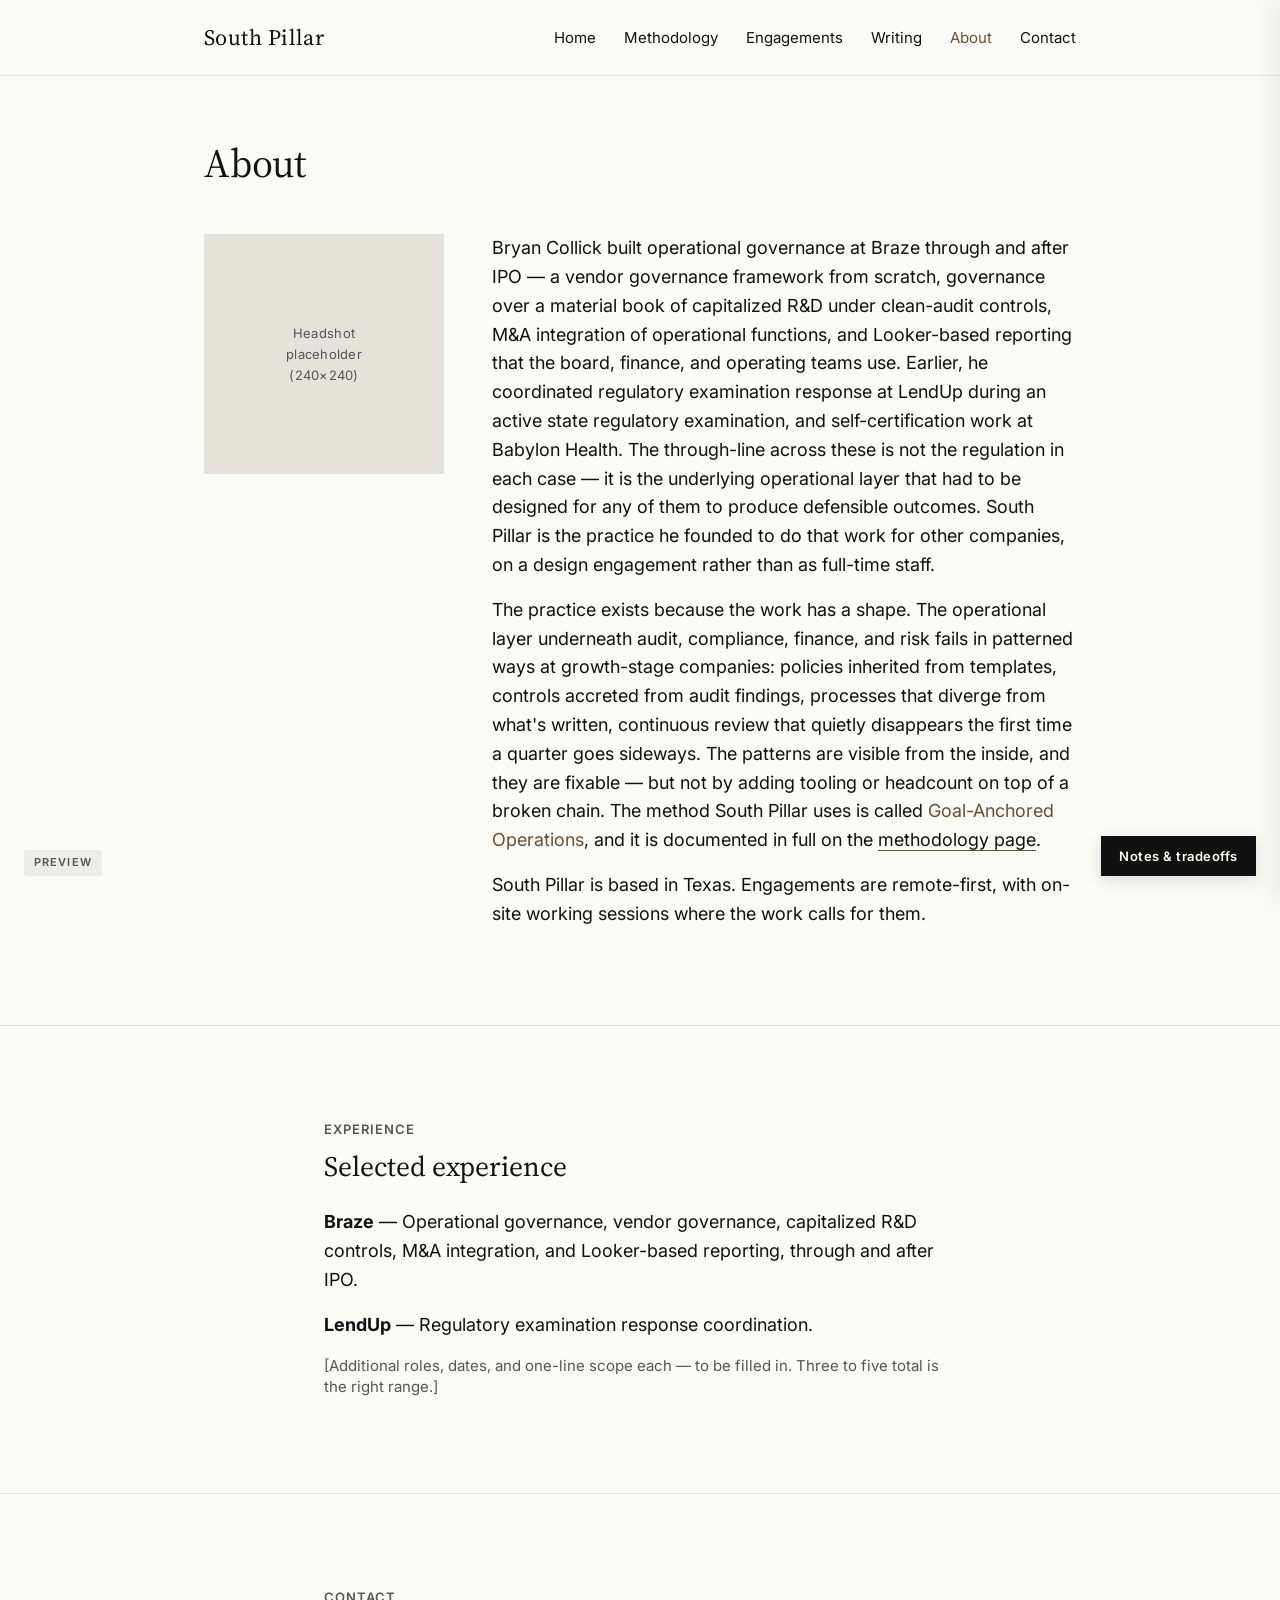
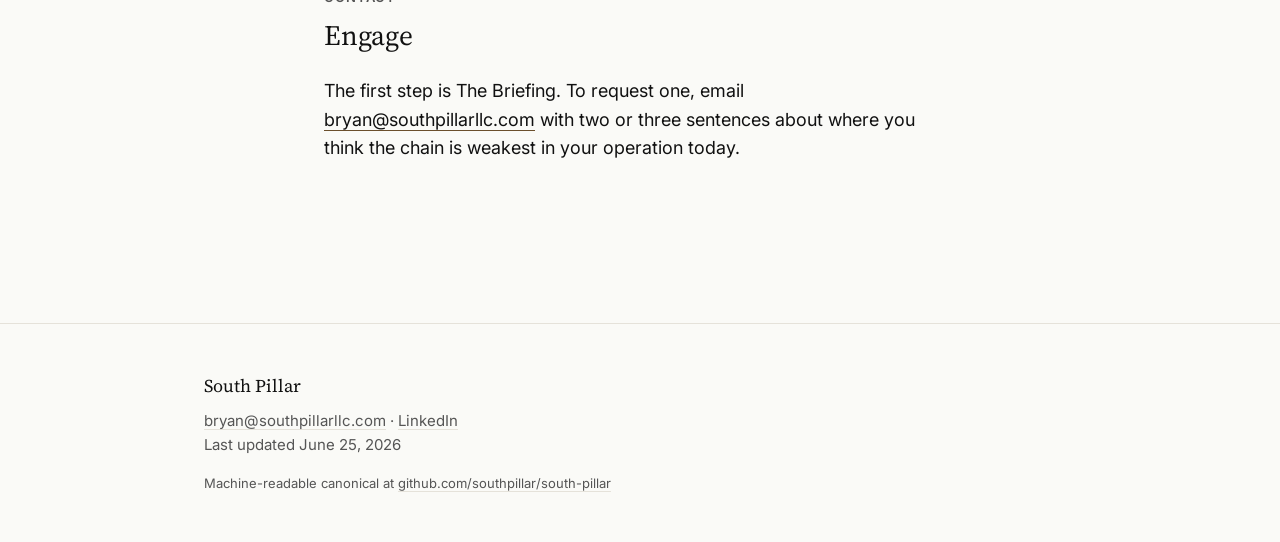
==== about.html @ 130e2732 "Initial commit: South Pillar site (v2) Six-page static site for South Pillar, deployed via GitHub Pa" ====
<!DOCTYPE html>
<html lang="en">
<head>
<meta charset="UTF-8">
<meta name="viewport" content="width=device-width, initial-scale=1.0">
<title>About — South Pillar</title>
<meta name="description" content="Bryan Collick founded South Pillar to redesign the layer of operations that audit, compliance, finance, and risk depend on, using a method called Goal-Anchored Operations.">
<link rel="icon" type="image/png" href="assets/favicon.png">
<link rel="preconnect" href="https://fonts.googleapis.com">
<link rel="preconnect" href="https://fonts.gstatic.com" crossorigin>
<link href="https://fonts.googleapis.com/css2?family=Inter:wght@400;600&family=Source+Serif+4:opsz,wght@8..60,400&display=swap" rel="stylesheet">
<link rel="stylesheet" href="css/site.css">
</head>
<body>

<header class="site-header">
  <div class="site-header__inner">
    <a href="index.html" class="site-logo" aria-label="South Pillar — home">South Pillar</a>
    <nav class="site-nav" aria-label="Primary">
      <a href="index.html" >Home</a>
      <a href="methodology.html" >Methodology</a>
      <a href="engagements.html" >Engagements</a>
      <a href="writing.html" >Writing</a>
      <a href="about.html" class="is-active">About</a>
      <a href="contact.html" >Contact</a>
    </nav>
  </div>
</header>

<main>

  <section class="section--top">
    <div class="container container--wide">
      <h1 class="h1">About</h1>
      <div class="about-grid" style="margin-top: 48px;">
        <div class="about-photo">Headshot<br>placeholder<br>(240&times;240)</div>
        <div>
          <p class="body">Bryan Collick built operational governance at Braze through and after IPO &mdash; a vendor governance framework from scratch, governance over a material book of capitalized R&amp;D under clean-audit controls, M&amp;A integration of operational functions, and Looker-based reporting that the board, finance, and operating teams use. Earlier, he coordinated regulatory examination response at LendUp during an active state regulatory examination, and self-certification work at Babylon Health. The through-line across these is not the regulation in each case &mdash; it is the underlying operational layer that had to be designed for any of them to produce defensible outcomes. South Pillar is the practice he founded to do that work for other companies, on a design engagement rather than as full-time staff.</p>
          <p class="body">The practice exists because the work has a shape. The operational layer underneath audit, compliance, finance, and risk fails in patterned ways at growth-stage companies: policies inherited from templates, controls accreted from audit findings, processes that diverge from what's written, continuous review that quietly disappears the first time a quarter goes sideways. The patterns are visible from the inside, and they are fixable &mdash; but not by adding tooling or headcount on top of a broken chain. The method South Pillar uses is called <span class="bronze">Goal-Anchored Operations</span>, and it is documented in full on the <a href="methodology.html">methodology page</a>.</p>
          <p class="body">South Pillar is based in Texas. Engagements are remote-first, with on-site working sessions where the work calls for them.</p>
        </div>
      </div>
    </div>
  </section>

  <hr class="hairline">

  <section>
    <div class="container">
      <div class="eyebrow">Experience</div>
      <h2 class="h2">Selected experience</h2>
      <p class="body"><strong>Braze</strong> &mdash; Operational governance, vendor governance, capitalized R&amp;D controls, M&amp;A integration, and Looker-based reporting, through and after IPO.</p>
      <p class="body"><strong>LendUp</strong> &mdash; Regulatory examination response coordination.</p>
      <p class="caption" style="margin-top: 16px;">[Additional roles, dates, and one-line scope each &mdash; to be filled in. Three to five total is the right range.]</p>
    </div>
  </section>

  <hr class="hairline">

  <section>
    <div class="container">
      <div class="eyebrow">Contact</div>
      <h2 class="h2">Engage</h2>
      <p class="body">The first step is The Briefing. To request one, email <a href="mailto:bryan@southpillarllc.com">bryan@southpillarllc.com</a> with two or three sentences about where you think the chain is weakest in your operation today.</p>
    </div>
  </section>

</main>

<footer class="site-footer">
  <div class="container">
    <div class="site-footer__brand">South Pillar</div>
    <span class="site-footer__line"><a href="mailto:bryan@southpillarllc.com">bryan@southpillarllc.com</a> &middot; <a href="#" rel="noopener">LinkedIn</a></span>
    <span class="site-footer__line">Last updated June 25, 2026</span>
    <div class="site-footer__small">Machine-readable canonical at <a href="#">github.com/southpillar/south-pillar</a></div>
  </div>
</footer>

<button class="annotation-toggle">Notes &amp; tradeoffs</button>
<aside class="annotation-drawer" id="annotations">
  <button class="annotation-drawer__close" aria-label="Close notes">&times;</button>
  <h3>Design notes &amp; Google Sites tradeoffs</h3>

  <h4>What you're looking at</h4>
  <p><strong>This is the v2 mockup.</strong> Copy has been broadened from the v1 compliance-anchored framing to a methodology-anchored framing &mdash; South Pillar redesigns the layer of operations that audit, compliance, finance, and risk all depend on. Visual design, layout, and the five-link chain block are unchanged from v1.</p>
  <p>This is a faithful static mockup of the approved design system. Type sizes, spacing, colors, and the five-link chain are exact. Use it to judge the aesthetic; the live build will happen in Google Sites and may diverge in the ways noted below.</p>
  <p><strong>Placeholders:</strong> <code>bryan@southpillarllc.com</code> and the <code>github.com/southpillar/south-pillar</code> canonical link in the footer are both placeholders pending final domain and email decisions.</p>

  <h4>Google Sites parity check</h4>
  <ul>
    <li><span class="gs-yes">FULL</span> Custom hex palette (5 colors) &mdash; Google Sites custom theme accepts any hex.</li>
    <li><span class="gs-yes">FULL</span> Source Serif 4 + Inter &mdash; both available via "More fonts" in the theme editor.</li>
    <li><span class="gs-yes">FULL</span> Five-link chain &mdash; built as an embedded HTML/CSS block; identical to this preview.</li>
    <li><span class="gs-yes">FULL</span> 680px prose width &mdash; achieved by leaving outer grid columns empty.</li>
    <li><span class="gs-partial">PARTIAL</span> Bronze underlines on inline links &mdash; Sites supports custom link colors but with less precise control over offset/thickness. Expect ~80% fidelity.</li>
    <li><span class="gs-partial">PARTIAL</span> Eyebrow letter-spacing &mdash; Sites doesn't expose letter-spacing directly; close using its "small heading" style.</li>
    <li><span class="gs-partial">PARTIAL</span> 64px bronze rule &mdash; Sites' divider can't be resized to exactly 64px; we'll use a 64&times;1 PNG colored bronze. Visually identical.</li>
    <li><span class="gs-no">NOT IN SITES</span> Sticky header with subtle scroll behavior &mdash; Sites uses a fixed nav style. Acceptable compromise.</li>
    <li><span class="gs-no">NOT IN SITES</span> This annotation drawer &mdash; mockup-only.</li>
  </ul>

  <h4>Page-specific notes</h4>
  <ul>
      <li>Headshot placeholder &mdash; replace with Bryan's actual headshot before launch.</li>
      <li>Selected Experience needs 3&ndash;5 real entries before launch. Format guidance is in the page copy file.</li>
    </ul>

  <h4>What's intentionally absent</h4>
  <ul>
    <li>No buttons. Inline text links only.</li>
    <li>No icons, no decorative graphics, no stock imagery.</li>
    <li>No social proof, no testimonials, no client logos.</li>
    <li>No pricing.</li>
    <li>No form. Contact is mailto only.</li>
    <li>No named regulations or standards. The methodology is the product.</li>
  </ul>
</aside>

<div class="preview-ribbon" aria-hidden="true">Preview</div>

<script src="js/site.js"></script>
</body>
</html>
---- css/site.css ----
/* ============================================================
   South Pillar — v1 mockup stylesheet
   Implements the approved design system exactly.

   Colors:  ink #111, paper #FAFAF7, stone #555, rule #E5E2DA, bronze #6B4F2C
   Fonts:   Source Serif 4 (display & headings), Inter (body & UI)
   Scale:   1.2 ratio anchored at 18px body
   Width:   prose max 680px, wide max 920px
   ============================================================ */

/* ---------- Tokens ---------- */
:root {
  --ink: #111111;
  --paper: #FAFAF7;
  --stone: #555555;
  --rule: #E5E2DA;
  --bronze: #6B4F2C;

  --font-serif: 'Source Serif 4', Georgia, 'Times New Roman', serif;
  --font-sans: 'Inter', -apple-system, BlinkMacSystemFont, 'Segoe UI', sans-serif;

  --max-prose: 680px;
  --max-wide: 920px;

  /* Section paddings: 96px desktop, 64px mobile */
  --section-y: 96px;
  --section-y-mobile: 64px;
}

/* ---------- Reset ---------- */
*, *::before, *::after { box-sizing: border-box; margin: 0; padding: 0; }
html { scroll-behavior: smooth; }
body {
  font-family: var(--font-sans);
  font-size: 18px;
  line-height: 1.6;
  color: var(--ink);
  background: var(--paper);
  -webkit-font-smoothing: antialiased;
  -moz-osx-font-smoothing: grayscale;
}
img { max-width: 100%; height: auto; display: block; }
a { color: inherit; text-decoration: none; }

/* ---------- Container ---------- */
.container {
  width: 100%;
  max-width: var(--max-prose);
  margin: 0 auto;
  padding: 0 24px;
}
.container--wide { max-width: var(--max-wide); }

/* ---------- Header / Nav ---------- */
.site-header {
  border-bottom: 1px solid var(--rule);
  background: var(--paper);
  position: sticky;
  top: 0;
  z-index: 50;
}
.site-header__inner {
  max-width: var(--max-wide);
  margin: 0 auto;
  padding: 20px 24px;
  display: flex;
  align-items: center;
  justify-content: space-between;
  gap: 24px;
  flex-wrap: nowrap;
}
.site-logo {
  display: inline-block;
  font-family: var(--font-serif);
  font-size: 22px;
  font-weight: 400;
  letter-spacing: 0.02em;
  color: var(--ink);
  white-space: nowrap;
  flex-shrink: 0;
}
.site-logo img { height: 32px; width: auto; }
.site-nav {
  display: flex;
  gap: 28px;
  align-items: center;
}
.site-nav a {
  font-size: 15px;
  color: var(--ink);
  transition: color 120ms ease;
  white-space: nowrap;
}
.site-nav a:hover { color: var(--bronze); }
.site-nav a.is-active { color: var(--bronze); }

/* Mobile nav: collapse to a horizontal scroll under the wordmark */
@media (max-width: 760px) {
  .site-header__inner {
    flex-direction: column;
    align-items: flex-start;
    gap: 12px;
    padding: 16px 20px;
  }
  .site-nav {
    gap: 18px;
    width: 100%;
    overflow-x: auto;
    -webkit-overflow-scrolling: touch;
    scrollbar-width: none;
  }
  .site-nav::-webkit-scrollbar { display: none; }
  .site-nav a { font-size: 14px; }
}

/* ---------- Typography ---------- */
.h-display {
  font-family: var(--font-serif);
  font-weight: 400;
  font-size: clamp(40px, 5.5vw, 56px);
  line-height: 1.1;
  letter-spacing: -0.01em;
  color: var(--ink);
}
.h1 {
  font-family: var(--font-serif);
  font-weight: 400;
  font-size: 40px;
  line-height: 1.15;
  letter-spacing: -0.005em;
  color: var(--ink);
}
.h2 {
  font-family: var(--font-serif);
  font-weight: 400;
  font-size: 28px;
  line-height: 1.25;
  color: var(--ink);
  margin-top: 0;
}
.h3 {
  font-family: var(--font-sans);
  font-weight: 600;
  font-size: 20px;
  line-height: 1.3;
  color: var(--ink);
}
.body-lead {
  font-family: var(--font-sans);
  font-weight: 400;
  font-size: 21px;
  line-height: 1.55;
  color: var(--ink);
}
.body { font-size: 18px; line-height: 1.6; }
.caption {
  font-size: 15px;
  line-height: 1.4;
  color: var(--stone);
}
.eyebrow {
  font-family: var(--font-sans);
  font-size: 13px;
  font-weight: 600;
  line-height: 1.2;
  letter-spacing: 0.08em;
  text-transform: uppercase;
  color: var(--stone);
  margin-bottom: 12px;
}

/* Bronze emphasis on proper noun, only when applied */
.bronze { color: var(--bronze); }

/* ---------- Sections ---------- */
section {
  padding-top: var(--section-y);
  padding-bottom: var(--section-y);
}
@media (max-width: 700px) {
  section {
    padding-top: var(--section-y-mobile);
    padding-bottom: var(--section-y-mobile);
  }
}
.section--top { padding-top: 64px; }   /* tighter padding right under nav for page openings */
section + section { padding-top: 0; }   /* avoid double spacing when sections stack */

/* ---------- Bronze rule ---------- */
.bronze-rule {
  width: 64px;
  height: 1px;
  background: var(--bronze);
  border: 0;
  margin: 28px 0;
}

/* ---------- Hairline divider ---------- */
.hairline {
  width: 100%;
  height: 1px;
  background: var(--rule);
  border: 0;
  margin: 0;
}

/* ---------- Inline links (bronze underline, ink text) ---------- */
.body a,
.body-lead a,
p a {
  color: var(--ink);
  text-decoration: underline;
  text-decoration-color: var(--bronze);
  text-decoration-thickness: 1px;
  text-underline-offset: 4px;
  transition: text-decoration-thickness 120ms ease;
}
.body a:hover,
.body-lead a:hover,
p a:hover {
  text-decoration-thickness: 2px;
}

/* Inline "Read the methodology →" style action link */
.action-link {
  font-family: var(--font-sans);
  font-size: 17px;
  color: var(--ink);
  text-decoration: underline;
  text-decoration-color: var(--bronze);
  text-decoration-thickness: 1px;
  text-underline-offset: 4px;
}
.action-link:hover { text-decoration-thickness: 2px; }

/* ---------- Paragraph spacing ---------- */
p { margin-bottom: 16px; }
p:last-child { margin-bottom: 0; }
.body-lead + p,
.body-lead { margin-bottom: 16px; }

/* Heading rhythm */
.h1 { margin-bottom: 24px; }
.h2 { margin-bottom: 24px; margin-top: 0; }
.h3 { margin-bottom: 16px; }
.eyebrow + .h2 { margin-top: 0; }
.eyebrow + .h1 { margin-top: 0; }

/* Section blocks (stack of eyebrow + h2 + body) inside a page */
.block + .block { margin-top: 64px; }
@media (max-width: 700px) {
  .block + .block { margin-top: 48px; }
}

/* ---------- Five-link chain (methodology page) ---------- */
.chain {
  display: flex;
  align-items: stretch;
  justify-content: space-between;
  max-width: var(--max-wide);
  margin: 0 auto;
  padding: 32px 0 16px;
}
.chain__link {
  flex: 1 1 0;
  padding: 20px 12px;
  text-align: center;
  position: relative;
}
.chain__num {
  font-family: var(--font-sans);
  font-size: 13px;
  font-weight: 600;
  letter-spacing: 0.08em;
  text-transform: uppercase;
  color: var(--stone);
  margin-bottom: 8px;
}
.chain__name {
  font-family: var(--font-sans);
  font-size: 17px;
  font-weight: 600;
  color: var(--ink);
  line-height: 1.3;
}
.chain__link:not(:last-child)::after {
  content: '';
  position: absolute;
  top: 50%;
  right: -8px;
  width: 16px;
  height: 1px;
  background: var(--bronze);
  transform: translateY(-50%);
}
@media (max-width: 700px) {
  .chain {
    flex-direction: column;
    gap: 14px;
    max-width: 280px;
  }
  .chain__link { padding: 14px 12px; }
  .chain__link:not(:last-child)::after {
    top: auto;
    right: 50%;
    bottom: -8px;
    width: 1px;
    height: 14px;
    transform: translateX(50%);
  }
}

/* ---------- Engagement cards (engagements page) ---------- */
.engagement + .engagement {
  margin-top: 64px;
  padding-top: 64px;
  border-top: 1px solid var(--rule);
}
.engagement__meta {
  font-family: var(--font-sans);
  font-size: 15px;
  color: var(--stone);
  margin-top: 16px;
  font-style: italic;
}
.engagement__meta strong {
  font-style: normal;
  font-weight: 600;
  color: var(--ink);
}

/* ---------- Writing list ---------- */
.essay + .essay {
  margin-top: 56px;
  padding-top: 56px;
  border-top: 1px solid var(--rule);
}
.essay__title a {
  color: var(--ink);
  text-decoration: underline;
  text-decoration-color: var(--bronze);
  text-decoration-thickness: 1px;
  text-underline-offset: 6px;
}

/* ---------- About layout ---------- */
.about-grid {
  display: grid;
  grid-template-columns: 240px 1fr;
  gap: 48px;
  align-items: start;
}
.about-photo {
  width: 240px;
  height: 240px;
  background: var(--rule);
  border-radius: 0;
  display: flex;
  align-items: center;
  justify-content: center;
  color: var(--stone);
  font-size: 13px;
  text-align: center;
  padding: 16px;
  letter-spacing: 0.02em;
}
@media (max-width: 700px) {
  .about-grid {
    grid-template-columns: 1fr;
    gap: 32px;
  }
  .about-photo { width: 200px; height: 200px; }
}

/* ---------- Footer ---------- */
.site-footer {
  border-top: 1px solid var(--rule);
  margin-top: 64px;
  padding: 48px 0;
  font-family: var(--font-sans);
  font-size: 15px;
  color: var(--stone);
  line-height: 1.6;
}
.site-footer .container {
  max-width: var(--max-wide);
}
.site-footer__brand {
  font-family: var(--font-serif);
  font-size: 18px;
  color: var(--ink);
  margin-bottom: 8px;
}
.site-footer a {
  color: var(--stone);
  text-decoration: underline;
  text-decoration-color: var(--rule);
  text-underline-offset: 3px;
}
.site-footer a:hover { color: var(--bronze); text-decoration-color: var(--bronze); }
.site-footer__line { display: block; }
.site-footer__small {
  font-size: 13px;
  margin-top: 16px;
}

/* ---------- Annotation drawer (mockup only) ---------- */
.annotation-toggle {
  position: fixed;
  bottom: 24px;
  right: 24px;
  background: var(--ink);
  color: var(--paper);
  font-family: var(--font-sans);
  font-size: 13px;
  font-weight: 600;
  letter-spacing: 0.04em;
  padding: 12px 18px;
  border: 0;
  cursor: pointer;
  z-index: 100;
  box-shadow: 0 4px 16px rgba(17,17,17,0.12);
  transition: background 120ms ease;
}
.annotation-toggle:hover { background: var(--bronze); }

.annotation-drawer {
  position: fixed;
  top: 0;
  right: 0;
  height: 100vh;
  width: 420px;
  max-width: 90vw;
  background: var(--paper);
  border-left: 1px solid var(--rule);
  box-shadow: -8px 0 24px rgba(17,17,17,0.06);
  z-index: 99;
  padding: 32px 28px;
  overflow-y: auto;
  transform: translateX(100%);
  transition: transform 240ms cubic-bezier(0.16, 1, 0.3, 1);
}
.annotation-drawer.is-open { transform: translateX(0); }
.annotation-drawer h3 {
  font-family: var(--font-serif);
  font-size: 22px;
  font-weight: 400;
  margin-bottom: 20px;
}
.annotation-drawer h4 {
  font-family: var(--font-sans);
  font-size: 13px;
  font-weight: 600;
  letter-spacing: 0.08em;
  text-transform: uppercase;
  color: var(--stone);
  margin-top: 24px;
  margin-bottom: 10px;
}
.annotation-drawer p,
.annotation-drawer li {
  font-size: 14px;
  line-height: 1.55;
  color: var(--ink);
}
.annotation-drawer ul {
  list-style: none;
  padding: 0;
}
.annotation-drawer li {
  padding-left: 16px;
  position: relative;
  margin-bottom: 10px;
}
.annotation-drawer li::before {
  content: '';
  position: absolute;
  left: 0;
  top: 9px;
  width: 8px;
  height: 1px;
  background: var(--bronze);
}
.annotation-drawer .gs-yes { color: #2d6a3e; font-weight: 600; }
.annotation-drawer .gs-no  { color: #9a3b2a; font-weight: 600; }
.annotation-drawer .gs-partial { color: #7a5c36; font-weight: 600; }
.annotation-drawer__close {
  position: absolute;
  top: 16px;
  right: 20px;
  background: none;
  border: 0;
  font-size: 22px;
  color: var(--stone);
  cursor: pointer;
  line-height: 1;
}
.annotation-drawer__close:hover { color: var(--ink); }

/* Subtle "PREVIEW" ribbon */
.preview-ribbon {
  position: fixed;
  bottom: 24px;
  left: 24px;
  background: rgba(17,17,17,0.06);
  color: var(--stone);
  font-family: var(--font-sans);
  font-size: 11px;
  font-weight: 600;
  letter-spacing: 0.1em;
  text-transform: uppercase;
  padding: 4px 10px;
  z-index: 100;
  border-radius: 2px;
}

/* Mobile body type adjustments */
@media (max-width: 700px) {
  body { font-size: 17px; }
  .body { font-size: 17px; }
  .body-lead { font-size: 19px; }
  .h-display { font-size: clamp(34px, 8vw, 44px); }
  .h1 { font-size: 32px; }
  .h2 { font-size: 24px; }
  .container { padding: 0 20px; }
}
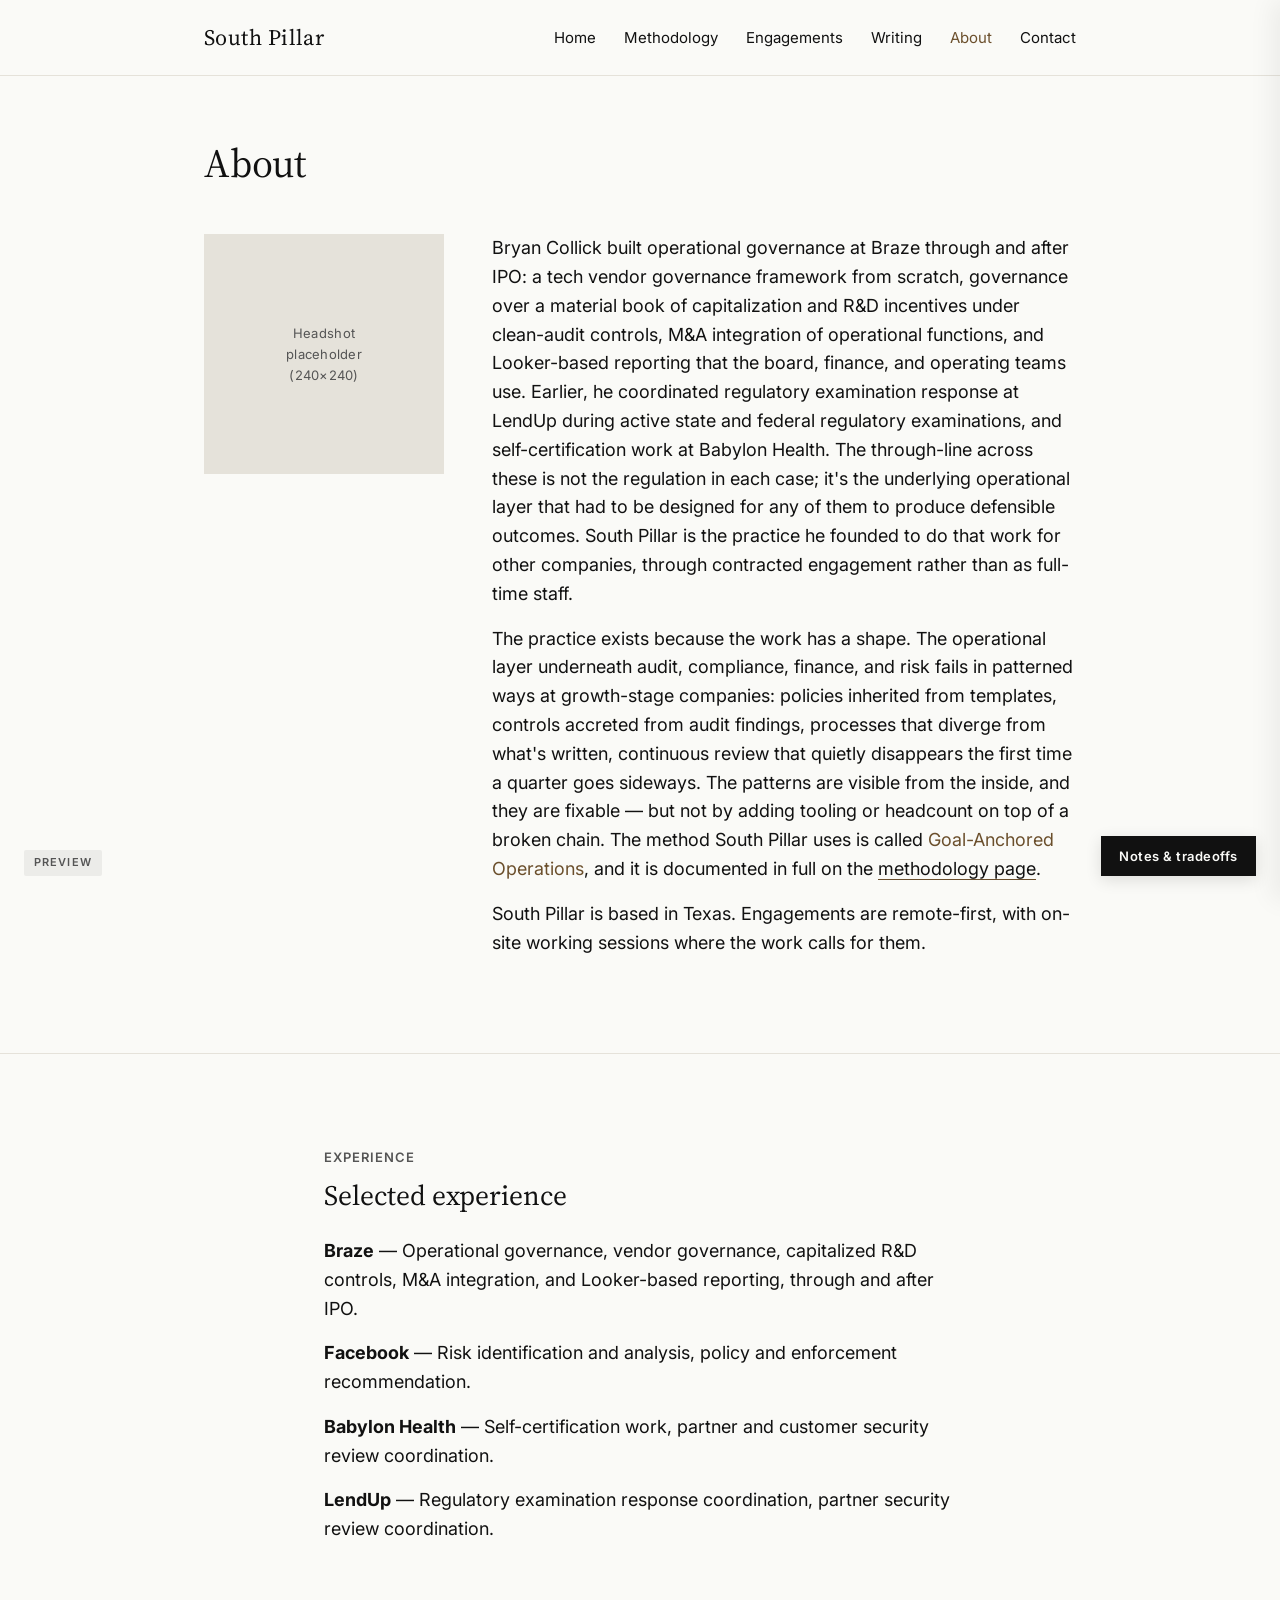
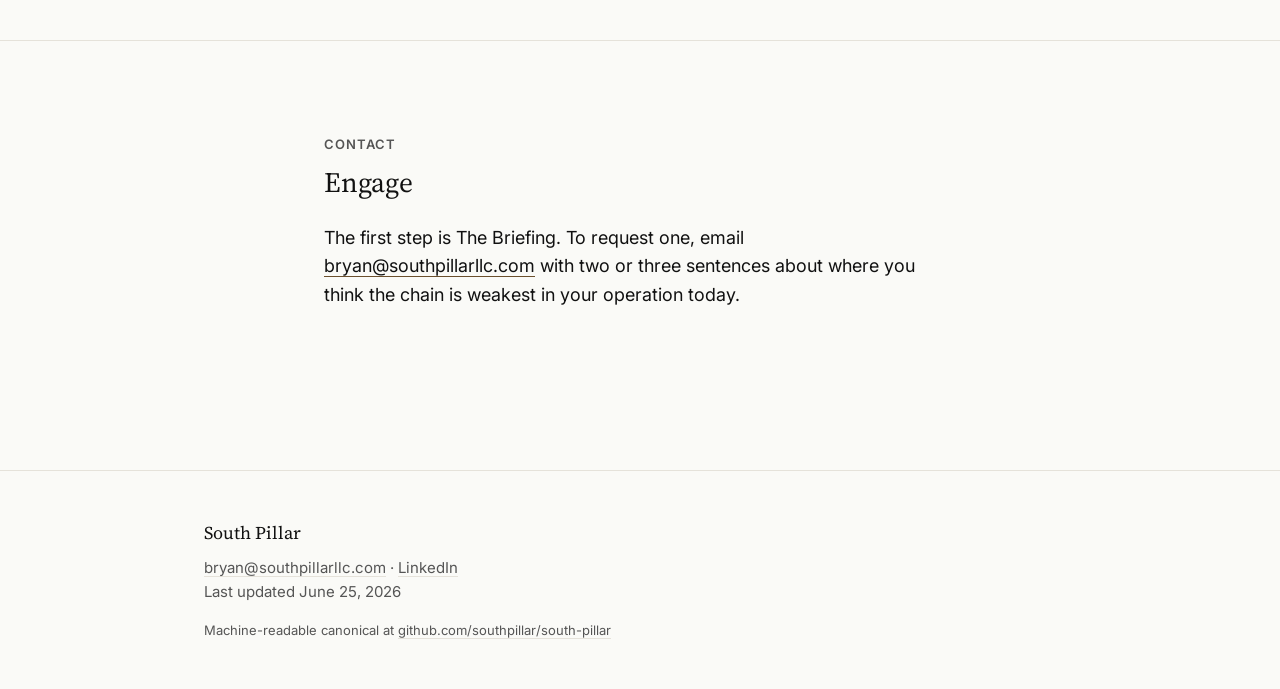
==== commit 13b5487e: "Revise about section Updated the description of Bryan Collick's experience and added new roles." ====
--- a/about.html
+++ b/about.html
@@ -35,7 +35,7 @@
       <div class="about-grid" style="margin-top: 48px;">
         <div class="about-photo">Headshot<br>placeholder<br>(240&times;240)</div>
         <div>
-          <p class="body">Bryan Collick built operational governance at Braze through and after IPO &mdash; a vendor governance framework from scratch, governance over a material book of capitalized R&amp;D under clean-audit controls, M&amp;A integration of operational functions, and Looker-based reporting that the board, finance, and operating teams use. Earlier, he coordinated regulatory examination response at LendUp during an active state regulatory examination, and self-certification work at Babylon Health. The through-line across these is not the regulation in each case &mdash; it is the underlying operational layer that had to be designed for any of them to produce defensible outcomes. South Pillar is the practice he founded to do that work for other companies, on a design engagement rather than as full-time staff.</p>
+          <p class="body">Bryan Collick built operational governance at Braze through and after IPO: a tech vendor governance framework from scratch, governance over a material book of capitalization and  R&amp;D incentives under clean-audit controls, M&amp;A integration of operational functions, and Looker-based reporting that the board, finance, and operating teams use. Earlier, he coordinated regulatory examination response at LendUp during active state and federal regulatory examinations, and self-certification work at Babylon Health. The through-line across these is not the regulation in each case; it's the underlying operational layer that had to be designed for any of them to produce defensible outcomes. South Pillar is the practice he founded to do that work for other companies, through contracted engagement rather than as full-time staff.</p>
           <p class="body">The practice exists because the work has a shape. The operational layer underneath audit, compliance, finance, and risk fails in patterned ways at growth-stage companies: policies inherited from templates, controls accreted from audit findings, processes that diverge from what's written, continuous review that quietly disappears the first time a quarter goes sideways. The patterns are visible from the inside, and they are fixable &mdash; but not by adding tooling or headcount on top of a broken chain. The method South Pillar uses is called <span class="bronze">Goal-Anchored Operations</span>, and it is documented in full on the <a href="methodology.html">methodology page</a>.</p>
           <p class="body">South Pillar is based in Texas. Engagements are remote-first, with on-site working sessions where the work calls for them.</p>
         </div>
@@ -50,8 +50,9 @@
       <div class="eyebrow">Experience</div>
       <h2 class="h2">Selected experience</h2>
       <p class="body"><strong>Braze</strong> &mdash; Operational governance, vendor governance, capitalized R&amp;D controls, M&amp;A integration, and Looker-based reporting, through and after IPO.</p>
-      <p class="body"><strong>LendUp</strong> &mdash; Regulatory examination response coordination.</p>
-      <p class="caption" style="margin-top: 16px;">[Additional roles, dates, and one-line scope each &mdash; to be filled in. Three to five total is the right range.]</p>
+      <p class="body"><strong>Facebook</strong> &mdash; Risk identification and analysis, policy and enforcement recommendation.</p>
+      <p class="body"><strong>Babylon Health</strong> &mdash; Self-certification work, partner and customer security review coordination.</p>
+      <p class="body"><strong>LendUp</strong> &mdash; Regulatory examination response coordination, partner security review coordination.</p>
     </div>
   </section>
 
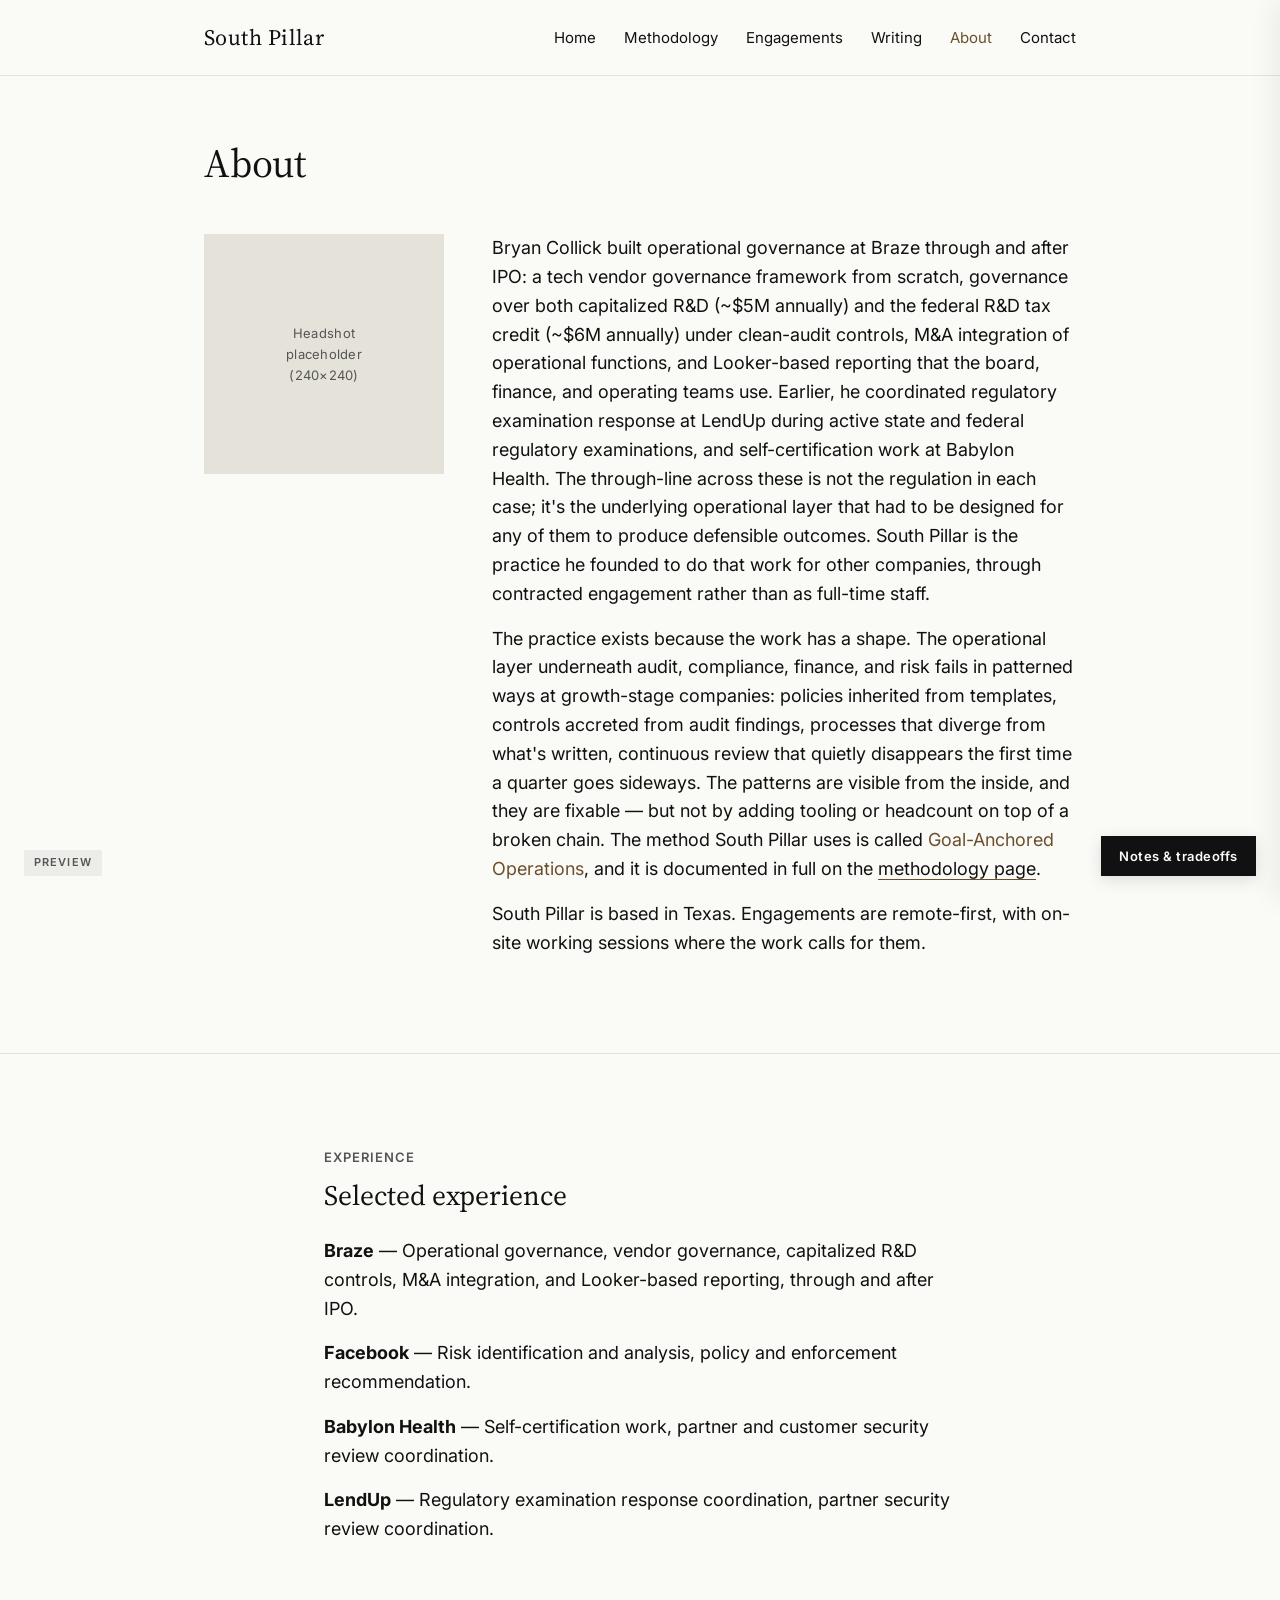
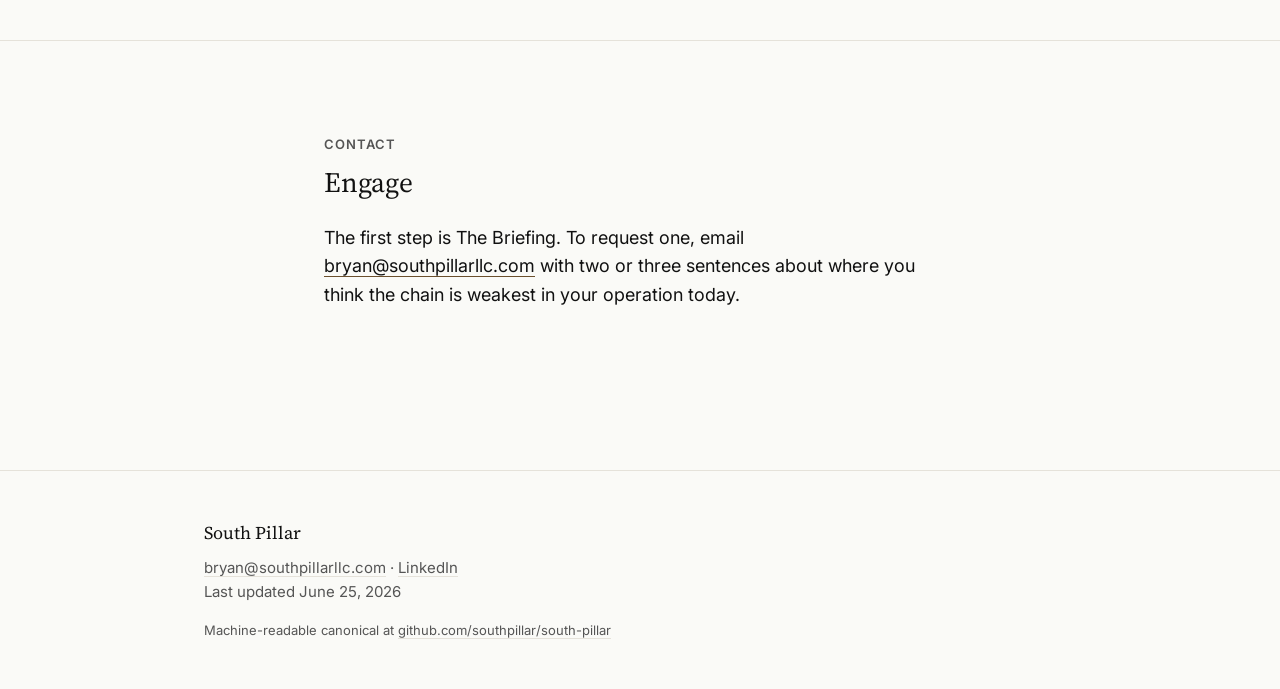
==== commit 9e8c1522: "Review feedback: fixes on top of the July 17 edits - README: 'their profitability strategy' now gram" ====
--- a/about.html
+++ b/about.html
@@ -35,7 +35,7 @@
       <div class="about-grid" style="margin-top: 48px;">
         <div class="about-photo">Headshot<br>placeholder<br>(240&times;240)</div>
         <div>
-          <p class="body">Bryan Collick built operational governance at Braze through and after IPO: a tech vendor governance framework from scratch, governance over a material book of capitalization and  R&amp;D incentives under clean-audit controls, M&amp;A integration of operational functions, and Looker-based reporting that the board, finance, and operating teams use. Earlier, he coordinated regulatory examination response at LendUp during active state and federal regulatory examinations, and self-certification work at Babylon Health. The through-line across these is not the regulation in each case; it's the underlying operational layer that had to be designed for any of them to produce defensible outcomes. South Pillar is the practice he founded to do that work for other companies, through contracted engagement rather than as full-time staff.</p>
+          <p class="body">Bryan Collick built operational governance at Braze through and after IPO: a tech vendor governance framework from scratch, governance over both capitalized R&amp;D (~$5M annually) and the federal R&amp;D tax credit (~$6M annually) under clean-audit controls, M&amp;A integration of operational functions, and Looker-based reporting that the board, finance, and operating teams use. Earlier, he coordinated regulatory examination response at LendUp during active state and federal regulatory examinations, and self-certification work at Babylon Health. The through-line across these is not the regulation in each case; it's the underlying operational layer that had to be designed for any of them to produce defensible outcomes. South Pillar is the practice he founded to do that work for other companies, through contracted engagement rather than as full-time staff.</p>
           <p class="body">The practice exists because the work has a shape. The operational layer underneath audit, compliance, finance, and risk fails in patterned ways at growth-stage companies: policies inherited from templates, controls accreted from audit findings, processes that diverge from what's written, continuous review that quietly disappears the first time a quarter goes sideways. The patterns are visible from the inside, and they are fixable &mdash; but not by adding tooling or headcount on top of a broken chain. The method South Pillar uses is called <span class="bronze">Goal-Anchored Operations</span>, and it is documented in full on the <a href="methodology.html">methodology page</a>.</p>
           <p class="body">South Pillar is based in Texas. Engagements are remote-first, with on-site working sessions where the work calls for them.</p>
         </div>
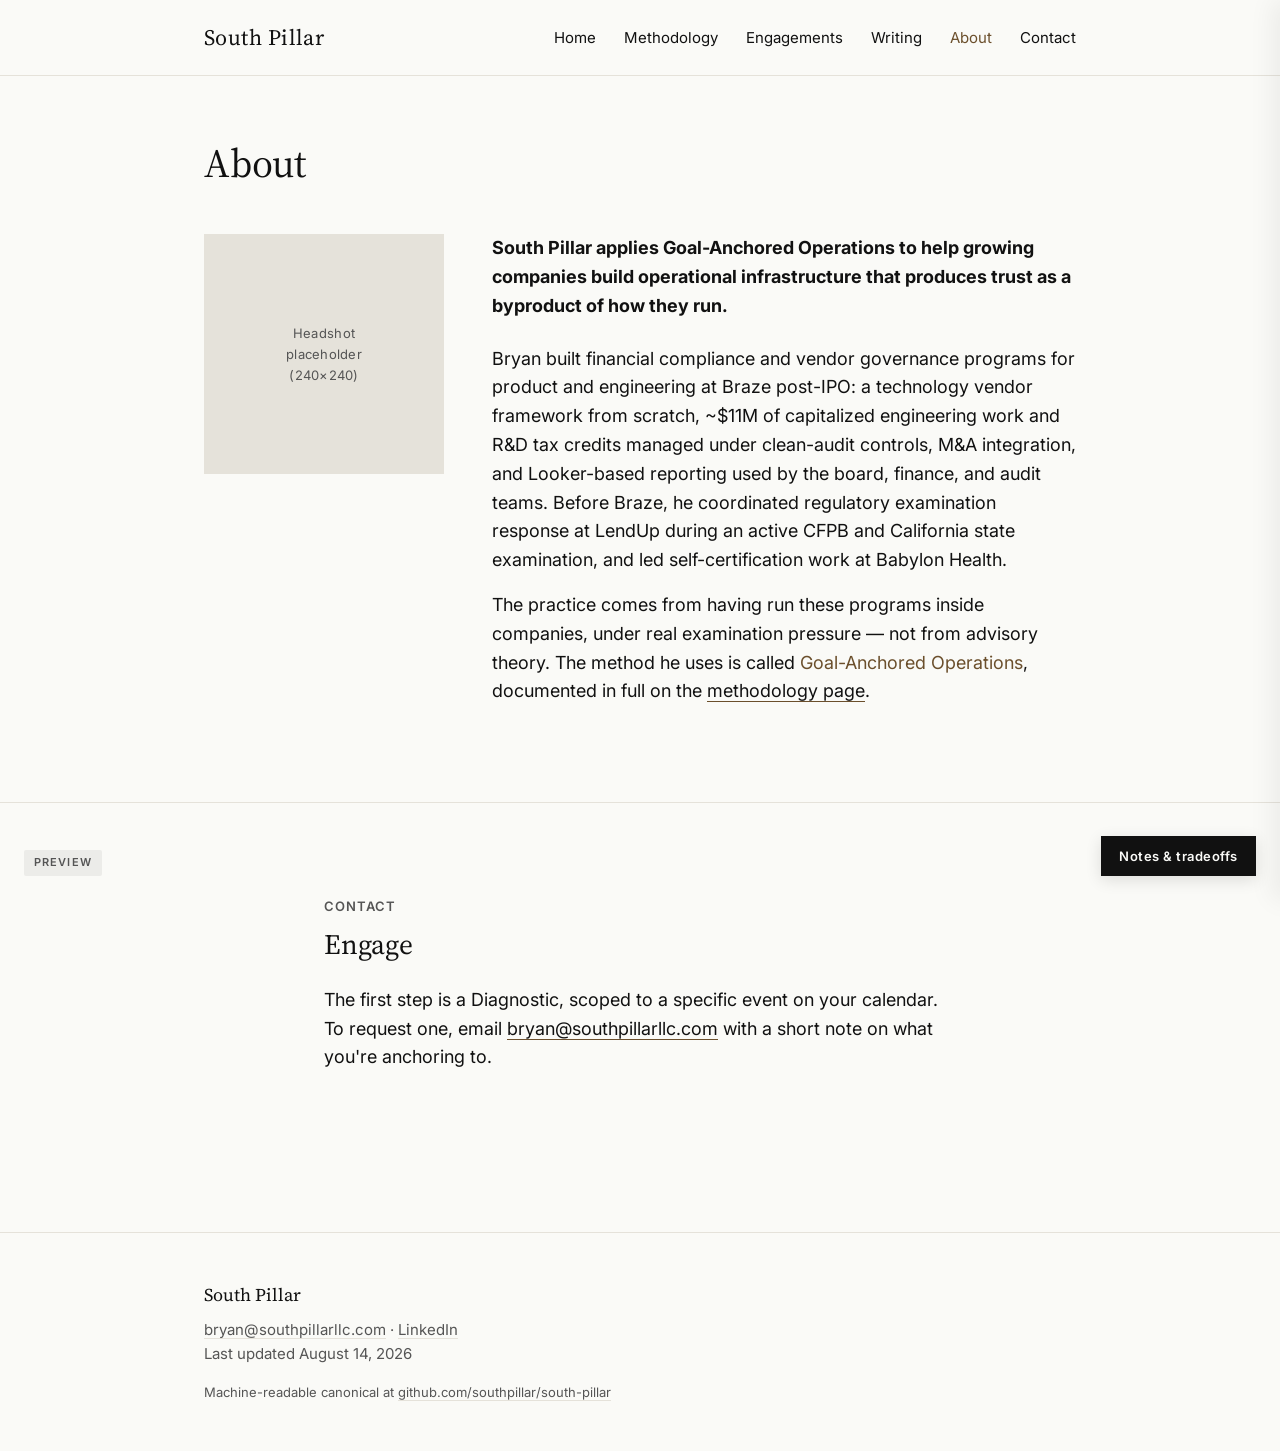
==== commit c647ba72: "Revise engagements and about copy to match one-pager facts and plain-language tone" ====
--- a/about.html
+++ b/about.html
@@ -4,7 +4,7 @@
 <meta charset="UTF-8">
 <meta name="viewport" content="width=device-width, initial-scale=1.0">
 <title>About — South Pillar</title>
-<meta name="description" content="Bryan Collick founded South Pillar to redesign the layer of operations that audit, compliance, finance, and risk depend on, using a method called Goal-Anchored Operations.">
+<meta name="description" content="South Pillar applies Goal-Anchored Operations to help growing companies build operational infrastructure that produces trust as a byproduct of how they run. Founded by Bryan Collick.">
 <link rel="icon" type="image/png" href="assets/favicon.png">
 <link rel="preconnect" href="https://fonts.googleapis.com">
 <link rel="preconnect" href="https://fonts.gstatic.com" crossorigin>
@@ -35,9 +35,9 @@
       <div class="about-grid" style="margin-top: 48px;">
         <div class="about-photo">Headshot<br>placeholder<br>(240&times;240)</div>
         <div>
-          <p class="body">Bryan Collick built operational governance at Braze through and after IPO: a tech vendor governance framework from scratch, governance over both capitalized R&amp;D (~$5M annually) and the federal R&amp;D tax credit (~$6M annually) under clean-audit controls, M&amp;A integration of operational functions, and Looker-based reporting that the board, finance, and operating teams use. Earlier, he coordinated regulatory examination response at LendUp during active state and federal regulatory examinations, and self-certification work at Babylon Health. The through-line across these is not the regulation in each case; it's the underlying operational layer that had to be designed for any of them to produce defensible outcomes. South Pillar is the practice he founded to do that work for other companies, through contracted engagement rather than as full-time staff.</p>
-          <p class="body">The practice exists because the work has a shape. The operational layer underneath audit, compliance, finance, and risk fails in patterned ways at growth-stage companies: policies inherited from templates, controls accreted from audit findings, processes that diverge from what's written, continuous review that quietly disappears the first time a quarter goes sideways. The patterns are visible from the inside, and they are fixable &mdash; but not by adding tooling or headcount on top of a broken chain. The method South Pillar uses is called <span class="bronze">Goal-Anchored Operations</span>, and it is documented in full on the <a href="methodology.html">methodology page</a>.</p>
-          <p class="body">South Pillar is based in Texas. Engagements are remote-first, with on-site working sessions where the work calls for them.</p>
+          <p class="body"><strong>South Pillar applies Goal-Anchored Operations to help growing companies build operational infrastructure that produces trust as a byproduct of how they run.</strong></p>
+          <p class="body" style="margin-top: 24px;">Bryan built financial compliance and vendor governance programs for product and engineering at Braze post-IPO: a technology vendor framework from scratch, ~$11M of capitalized engineering work and R&amp;D tax credits managed under clean-audit controls, M&amp;A integration, and Looker-based reporting used by the board, finance, and audit teams. Before Braze, he coordinated regulatory examination response at LendUp during an active CFPB and California state examination, and led self-certification work at Babylon Health.</p>
+          <p class="body" style="margin-top: 16px;">The practice comes from having run these programs inside companies, under real examination pressure &mdash; not from advisory theory. The method he uses is called <span class="bronze">Goal-Anchored Operations</span>, documented in full on the <a href="methodology.html">methodology page</a>.</p>
         </div>
       </div>
     </div>
@@ -47,22 +47,9 @@
 
   <section>
     <div class="container">
-      <div class="eyebrow">Experience</div>
-      <h2 class="h2">Selected experience</h2>
-      <p class="body"><strong>Braze</strong> &mdash; Operational governance, vendor governance, capitalized R&amp;D controls, M&amp;A integration, and Looker-based reporting, through and after IPO.</p>
-      <p class="body"><strong>Facebook</strong> &mdash; Risk identification and analysis, policy and enforcement recommendation.</p>
-      <p class="body"><strong>Babylon Health</strong> &mdash; Self-certification work, partner and customer security review coordination.</p>
-      <p class="body"><strong>LendUp</strong> &mdash; Regulatory examination response coordination, partner security review coordination.</p>
-    </div>
-  </section>
-
-  <hr class="hairline">
-
-  <section>
-    <div class="container">
       <div class="eyebrow">Contact</div>
       <h2 class="h2">Engage</h2>
-      <p class="body">The first step is The Briefing. To request one, email <a href="mailto:bryan@southpillarllc.com">bryan@southpillarllc.com</a> with two or three sentences about where you think the chain is weakest in your operation today.</p>
+      <p class="body">The first step is a Diagnostic, scoped to a specific event on your calendar. To request one, email <a href="mailto:bryan@southpillarllc.com">bryan@southpillarllc.com</a> with a short note on what you're anchoring to.</p>
     </div>
   </section>
 
@@ -72,7 +59,7 @@
   <div class="container">
     <div class="site-footer__brand">South Pillar</div>
     <span class="site-footer__line"><a href="mailto:bryan@southpillarllc.com">bryan@southpillarllc.com</a> &middot; <a href="#" rel="noopener">LinkedIn</a></span>
-    <span class="site-footer__line">Last updated June 25, 2026</span>
+    <span class="site-footer__line">Last updated August 14, 2026</span>
     <div class="site-footer__small">Machine-readable canonical at <a href="#">github.com/southpillar/south-pillar</a></div>
   </div>
 </footer>
@@ -83,19 +70,16 @@
   <h3>Design notes &amp; Google Sites tradeoffs</h3>
 
   <h4>What you're looking at</h4>
-  <p><strong>This is the v2 mockup.</strong> Copy has been broadened from the v1 compliance-anchored framing to a methodology-anchored framing &mdash; South Pillar redesigns the layer of operations that audit, compliance, finance, and risk all depend on. Visual design, layout, and the five-link chain block are unchanged from v1.</p>
-  <p>This is a faithful static mockup of the approved design system. Type sizes, spacing, colors, and the five-link chain are exact. Use it to judge the aesthetic; the live build will happen in Google Sites and may diverge in the ways noted below.</p>
+  <p><strong>This is the v3 copy revision.</strong> Bio facts now match the Goal-Anchored Operations one-pager exactly (~$11M of capitalized engineering work and R&amp;D tax credits; CFPB and California state examination at LendUp). Removed the "Selected experience" list and the Facebook entry, which are not corroborated by the one-pager, and folded the through-line sentence into a tighter close per the revision brief. Visual design, layout, and the about-grid are unchanged.</p>
+  <p>This is a faithful static mockup of the approved design system. Type sizes, spacing, colors are exact. Use it to judge the aesthetic; the live build will happen in Google Sites and may diverge in the ways noted below.</p>
   <p><strong>Placeholders:</strong> <code>bryan@southpillarllc.com</code> and the <code>github.com/southpillar/south-pillar</code> canonical link in the footer are both placeholders pending final domain and email decisions.</p>
 
   <h4>Google Sites parity check</h4>
   <ul>
     <li><span class="gs-yes">FULL</span> Custom hex palette (5 colors) &mdash; Google Sites custom theme accepts any hex.</li>
     <li><span class="gs-yes">FULL</span> Source Serif 4 + Inter &mdash; both available via "More fonts" in the theme editor.</li>
-    <li><span class="gs-yes">FULL</span> Five-link chain &mdash; built as an embedded HTML/CSS block; identical to this preview.</li>
     <li><span class="gs-yes">FULL</span> 680px prose width &mdash; achieved by leaving outer grid columns empty.</li>
     <li><span class="gs-partial">PARTIAL</span> Bronze underlines on inline links &mdash; Sites supports custom link colors but with less precise control over offset/thickness. Expect ~80% fidelity.</li>
-    <li><span class="gs-partial">PARTIAL</span> Eyebrow letter-spacing &mdash; Sites doesn't expose letter-spacing directly; close using its "small heading" style.</li>
-    <li><span class="gs-partial">PARTIAL</span> 64px bronze rule &mdash; Sites' divider can't be resized to exactly 64px; we'll use a 64&times;1 PNG colored bronze. Visually identical.</li>
     <li><span class="gs-no">NOT IN SITES</span> Sticky header with subtle scroll behavior &mdash; Sites uses a fixed nav style. Acceptable compromise.</li>
     <li><span class="gs-no">NOT IN SITES</span> This annotation drawer &mdash; mockup-only.</li>
   </ul>
@@ -103,17 +87,16 @@
   <h4>Page-specific notes</h4>
   <ul>
       <li>Headshot placeholder &mdash; replace with Bryan's actual headshot before launch.</li>
-      <li>Selected Experience needs 3&ndash;5 real entries before launch. Format guidance is in the page copy file.</li>
+      <li><strong>Flagged for Bryan:</strong> the prior "Selected experience" section listed Facebook, which is not in the one-pager. Removed pending confirmation of accuracy; re-add if it's a fact you want represented, with source detail.</li>
     </ul>
 
   <h4>What's intentionally absent</h4>
   <ul>
-    <li>No buttons. Inline text links only.</li>
     <li>No icons, no decorative graphics, no stock imagery.</li>
     <li>No social proof, no testimonials, no client logos.</li>
     <li>No pricing.</li>
     <li>No form. Contact is mailto only.</li>
-    <li>No named regulations or standards. The methodology is the product.</li>
+    <li>No new jargon beyond what's in the methodology one-pager.</li>
   </ul>
 </aside>
 
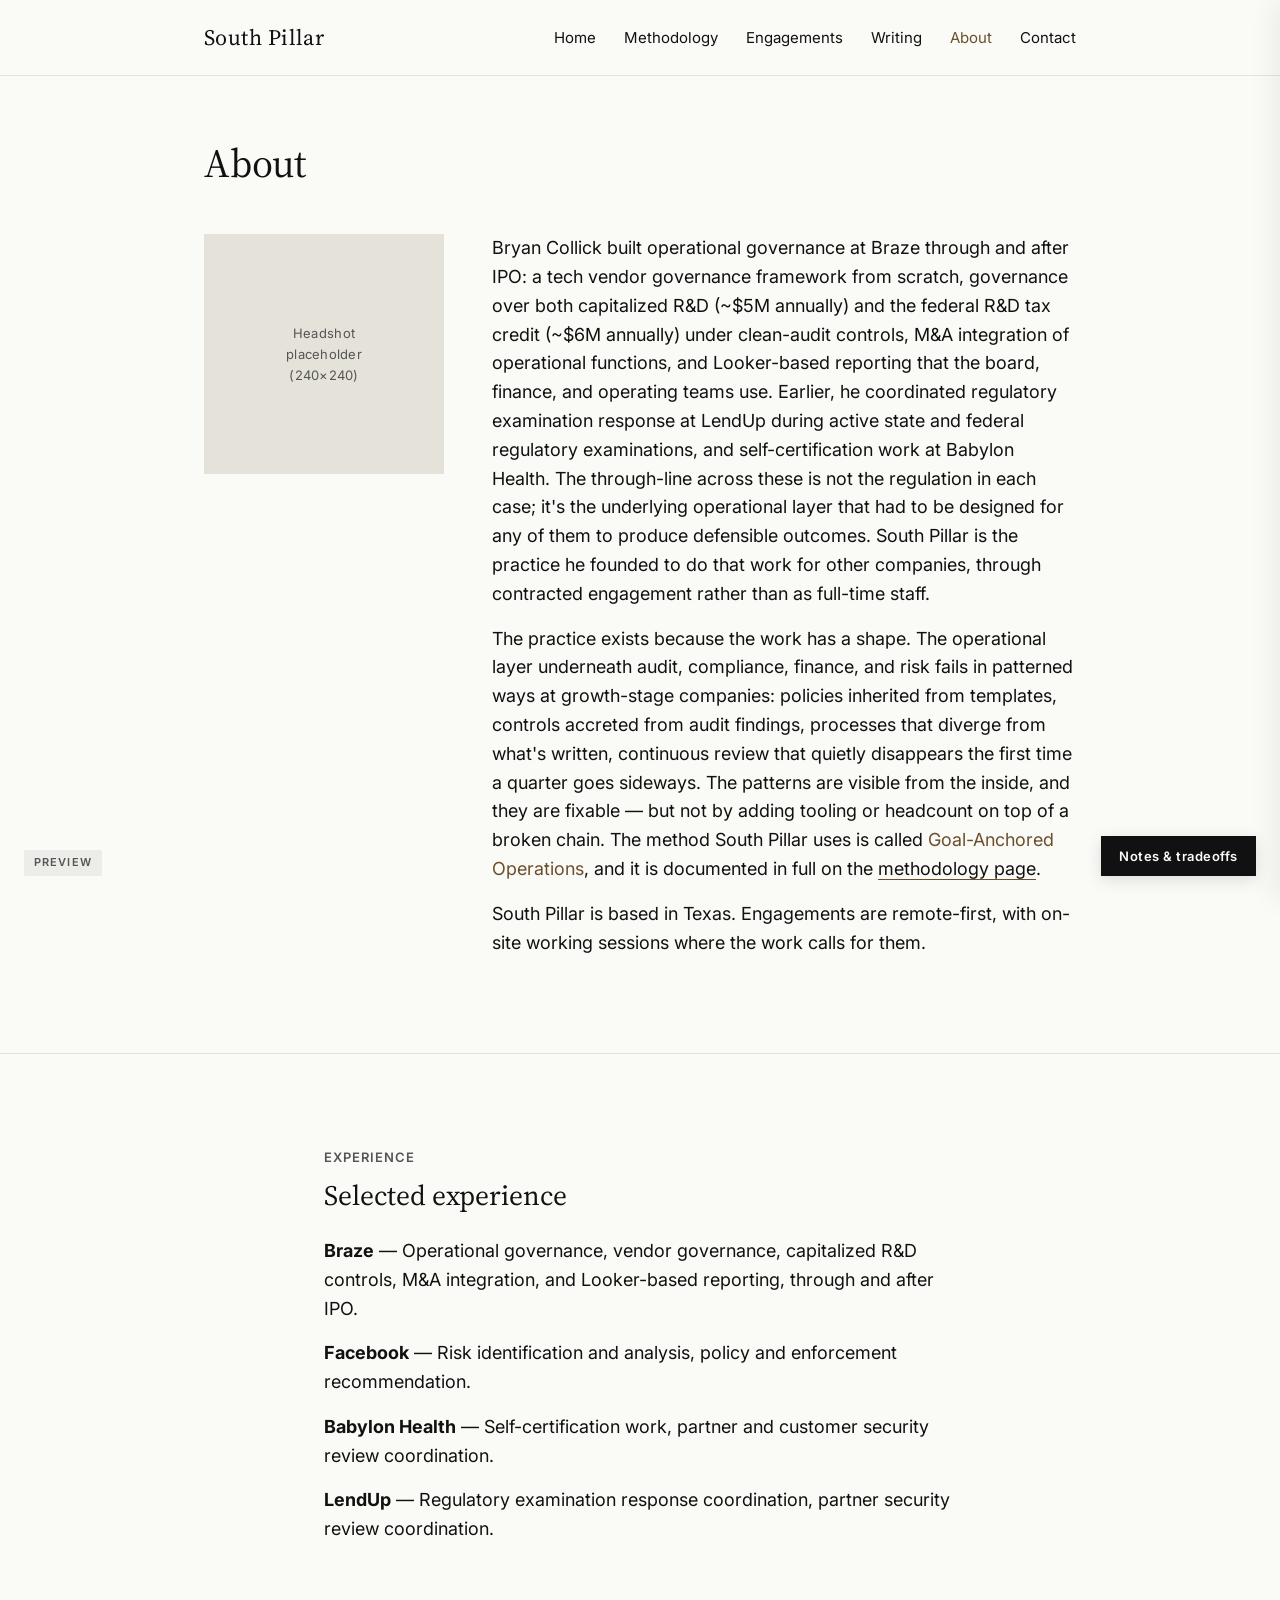
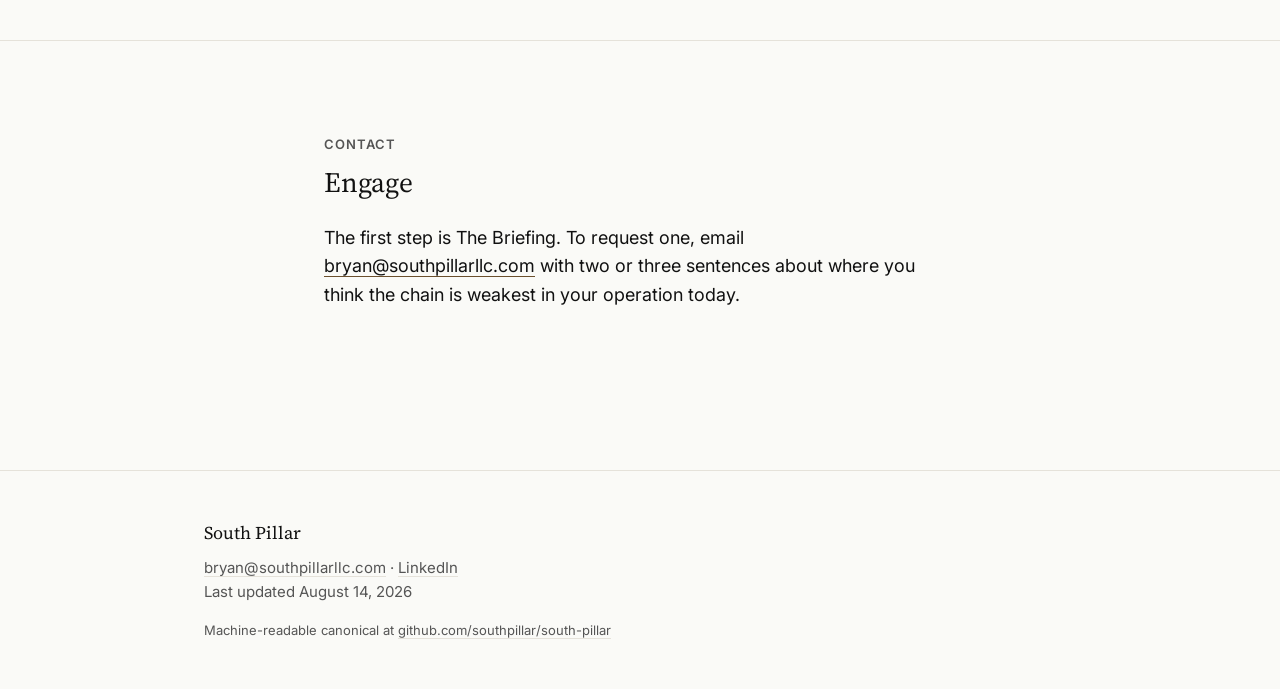
==== commit 77d91175: "Restore v2 engagements portfolio, About bio, and framework-agnostic scope across llms.txt/README/con" ====
--- a/about.html
+++ b/about.html
@@ -4,7 +4,7 @@
 <meta charset="UTF-8">
 <meta name="viewport" content="width=device-width, initial-scale=1.0">
 <title>About — South Pillar</title>
-<meta name="description" content="South Pillar applies Goal-Anchored Operations to help growing companies build operational infrastructure that produces trust as a byproduct of how they run. Founded by Bryan Collick.">
+<meta name="description" content="Bryan Collick founded South Pillar to redesign the layer of operations that audit, compliance, finance, and risk depend on, using a method called Goal-Anchored Operations.">
 <link rel="icon" type="image/png" href="assets/favicon.png">
 <link rel="preconnect" href="https://fonts.googleapis.com">
 <link rel="preconnect" href="https://fonts.gstatic.com" crossorigin>
@@ -35,9 +35,9 @@
       <div class="about-grid" style="margin-top: 48px;">
         <div class="about-photo">Headshot<br>placeholder<br>(240&times;240)</div>
         <div>
-          <p class="body"><strong>South Pillar applies Goal-Anchored Operations to help growing companies build operational infrastructure that produces trust as a byproduct of how they run.</strong></p>
-          <p class="body" style="margin-top: 24px;">Bryan built financial compliance and vendor governance programs for product and engineering at Braze post-IPO: a technology vendor framework from scratch, ~$11M of capitalized engineering work and R&amp;D tax credits managed under clean-audit controls, M&amp;A integration, and Looker-based reporting used by the board, finance, and audit teams. Before Braze, he coordinated regulatory examination response at LendUp during an active CFPB and California state examination, and led self-certification work at Babylon Health.</p>
-          <p class="body" style="margin-top: 16px;">The practice comes from having run these programs inside companies, under real examination pressure &mdash; not from advisory theory. The method he uses is called <span class="bronze">Goal-Anchored Operations</span>, documented in full on the <a href="methodology.html">methodology page</a>.</p>
+          <p class="body">Bryan Collick built operational governance at Braze through and after IPO: a tech vendor governance framework from scratch, governance over both capitalized R&amp;D (~$5M annually) and the federal R&amp;D tax credit (~$6M annually) under clean-audit controls, M&amp;A integration of operational functions, and Looker-based reporting that the board, finance, and operating teams use. Earlier, he coordinated regulatory examination response at LendUp during active state and federal regulatory examinations, and self-certification work at Babylon Health. The through-line across these is not the regulation in each case; it's the underlying operational layer that had to be designed for any of them to produce defensible outcomes. South Pillar is the practice he founded to do that work for other companies, through contracted engagement rather than as full-time staff.</p>
+          <p class="body">The practice exists because the work has a shape. The operational layer underneath audit, compliance, finance, and risk fails in patterned ways at growth-stage companies: policies inherited from templates, controls accreted from audit findings, processes that diverge from what's written, continuous review that quietly disappears the first time a quarter goes sideways. The patterns are visible from the inside, and they are fixable &mdash; but not by adding tooling or headcount on top of a broken chain. The method South Pillar uses is called <span class="bronze">Goal-Anchored Operations</span>, and it is documented in full on the <a href="methodology.html">methodology page</a>.</p>
+          <p class="body">South Pillar is based in Texas. Engagements are remote-first, with on-site working sessions where the work calls for them.</p>
         </div>
       </div>
     </div>
@@ -47,9 +47,22 @@
 
   <section>
     <div class="container">
+      <div class="eyebrow">Experience</div>
+      <h2 class="h2">Selected experience</h2>
+      <p class="body"><strong>Braze</strong> &mdash; Operational governance, vendor governance, capitalized R&amp;D controls, M&amp;A integration, and Looker-based reporting, through and after IPO.</p>
+      <p class="body"><strong>Facebook</strong> &mdash; Risk identification and analysis, policy and enforcement recommendation.</p>
+      <p class="body"><strong>Babylon Health</strong> &mdash; Self-certification work, partner and customer security review coordination.</p>
+      <p class="body"><strong>LendUp</strong> &mdash; Regulatory examination response coordination, partner security review coordination.</p>
+    </div>
+  </section>
+
+  <hr class="hairline">
+
+  <section>
+    <div class="container">
       <div class="eyebrow">Contact</div>
       <h2 class="h2">Engage</h2>
-      <p class="body">The first step is a Diagnostic, scoped to a specific event on your calendar. To request one, email <a href="mailto:bryan@southpillarllc.com">bryan@southpillarllc.com</a> with a short note on what you're anchoring to.</p>
+      <p class="body">The first step is The Briefing. To request one, email <a href="mailto:bryan@southpillarllc.com">bryan@southpillarllc.com</a> with two or three sentences about where you think the chain is weakest in your operation today.</p>
     </div>
   </section>
 
@@ -70,16 +83,19 @@
   <h3>Design notes &amp; Google Sites tradeoffs</h3>
 
   <h4>What you're looking at</h4>
-  <p><strong>This is the v3 copy revision.</strong> Bio facts now match the Goal-Anchored Operations one-pager exactly (~$11M of capitalized engineering work and R&amp;D tax credits; CFPB and California state examination at LendUp). Removed the "Selected experience" list and the Facebook entry, which are not corroborated by the one-pager, and folded the through-line sentence into a tighter close per the revision brief. Visual design, layout, and the about-grid are unchanged.</p>
-  <p>This is a faithful static mockup of the approved design system. Type sizes, spacing, colors are exact. Use it to judge the aesthetic; the live build will happen in Google Sites and may diverge in the ways noted below.</p>
+  <p><strong>This is the v3 copy revision.</strong> The bio and Selected Experience on this page are unchanged from v2 &mdash; they are the authoritative version. Surrounding site copy is being revised in v3 for a plainer, pain-first voice, but the About page facts are treated as source of truth here.</p>
+  <p>This is a faithful static mockup of the approved design system. Type sizes, spacing, colors, and the five-link chain are exact. Use it to judge the aesthetic; the live build will happen in Google Sites and may diverge in the ways noted below.</p>
   <p><strong>Placeholders:</strong> <code>bryan@southpillarllc.com</code> and the <code>github.com/southpillar/south-pillar</code> canonical link in the footer are both placeholders pending final domain and email decisions.</p>
 
   <h4>Google Sites parity check</h4>
   <ul>
     <li><span class="gs-yes">FULL</span> Custom hex palette (5 colors) &mdash; Google Sites custom theme accepts any hex.</li>
     <li><span class="gs-yes">FULL</span> Source Serif 4 + Inter &mdash; both available via "More fonts" in the theme editor.</li>
+    <li><span class="gs-yes">FULL</span> Five-link chain &mdash; built as an embedded HTML/CSS block; identical to this preview.</li>
     <li><span class="gs-yes">FULL</span> 680px prose width &mdash; achieved by leaving outer grid columns empty.</li>
     <li><span class="gs-partial">PARTIAL</span> Bronze underlines on inline links &mdash; Sites supports custom link colors but with less precise control over offset/thickness. Expect ~80% fidelity.</li>
+    <li><span class="gs-partial">PARTIAL</span> Eyebrow letter-spacing &mdash; Sites doesn't expose letter-spacing directly; close using its "small heading" style.</li>
+    <li><span class="gs-partial">PARTIAL</span> 64px bronze rule &mdash; Sites' divider can't be resized to exactly 64px; we'll use a 64&times;1 PNG colored bronze. Visually identical.</li>
     <li><span class="gs-no">NOT IN SITES</span> Sticky header with subtle scroll behavior &mdash; Sites uses a fixed nav style. Acceptable compromise.</li>
     <li><span class="gs-no">NOT IN SITES</span> This annotation drawer &mdash; mockup-only.</li>
   </ul>
@@ -87,16 +103,17 @@
   <h4>Page-specific notes</h4>
   <ul>
       <li>Headshot placeholder &mdash; replace with Bryan's actual headshot before launch.</li>
-      <li><strong>Flagged for Bryan:</strong> the prior "Selected experience" section listed Facebook, which is not in the one-pager. Removed pending confirmation of accuracy; re-add if it's a fact you want represented, with source detail.</li>
+      <li>Selected Experience needs 3&ndash;5 real entries before launch. Format guidance is in the page copy file.</li>
     </ul>
 
   <h4>What's intentionally absent</h4>
   <ul>
+    <li>No buttons. Inline text links only.</li>
     <li>No icons, no decorative graphics, no stock imagery.</li>
     <li>No social proof, no testimonials, no client logos.</li>
     <li>No pricing.</li>
     <li>No form. Contact is mailto only.</li>
-    <li>No new jargon beyond what's in the methodology one-pager.</li>
+    <li>No named regulations or standards. The methodology is the product.</li>
   </ul>
 </aside>
 
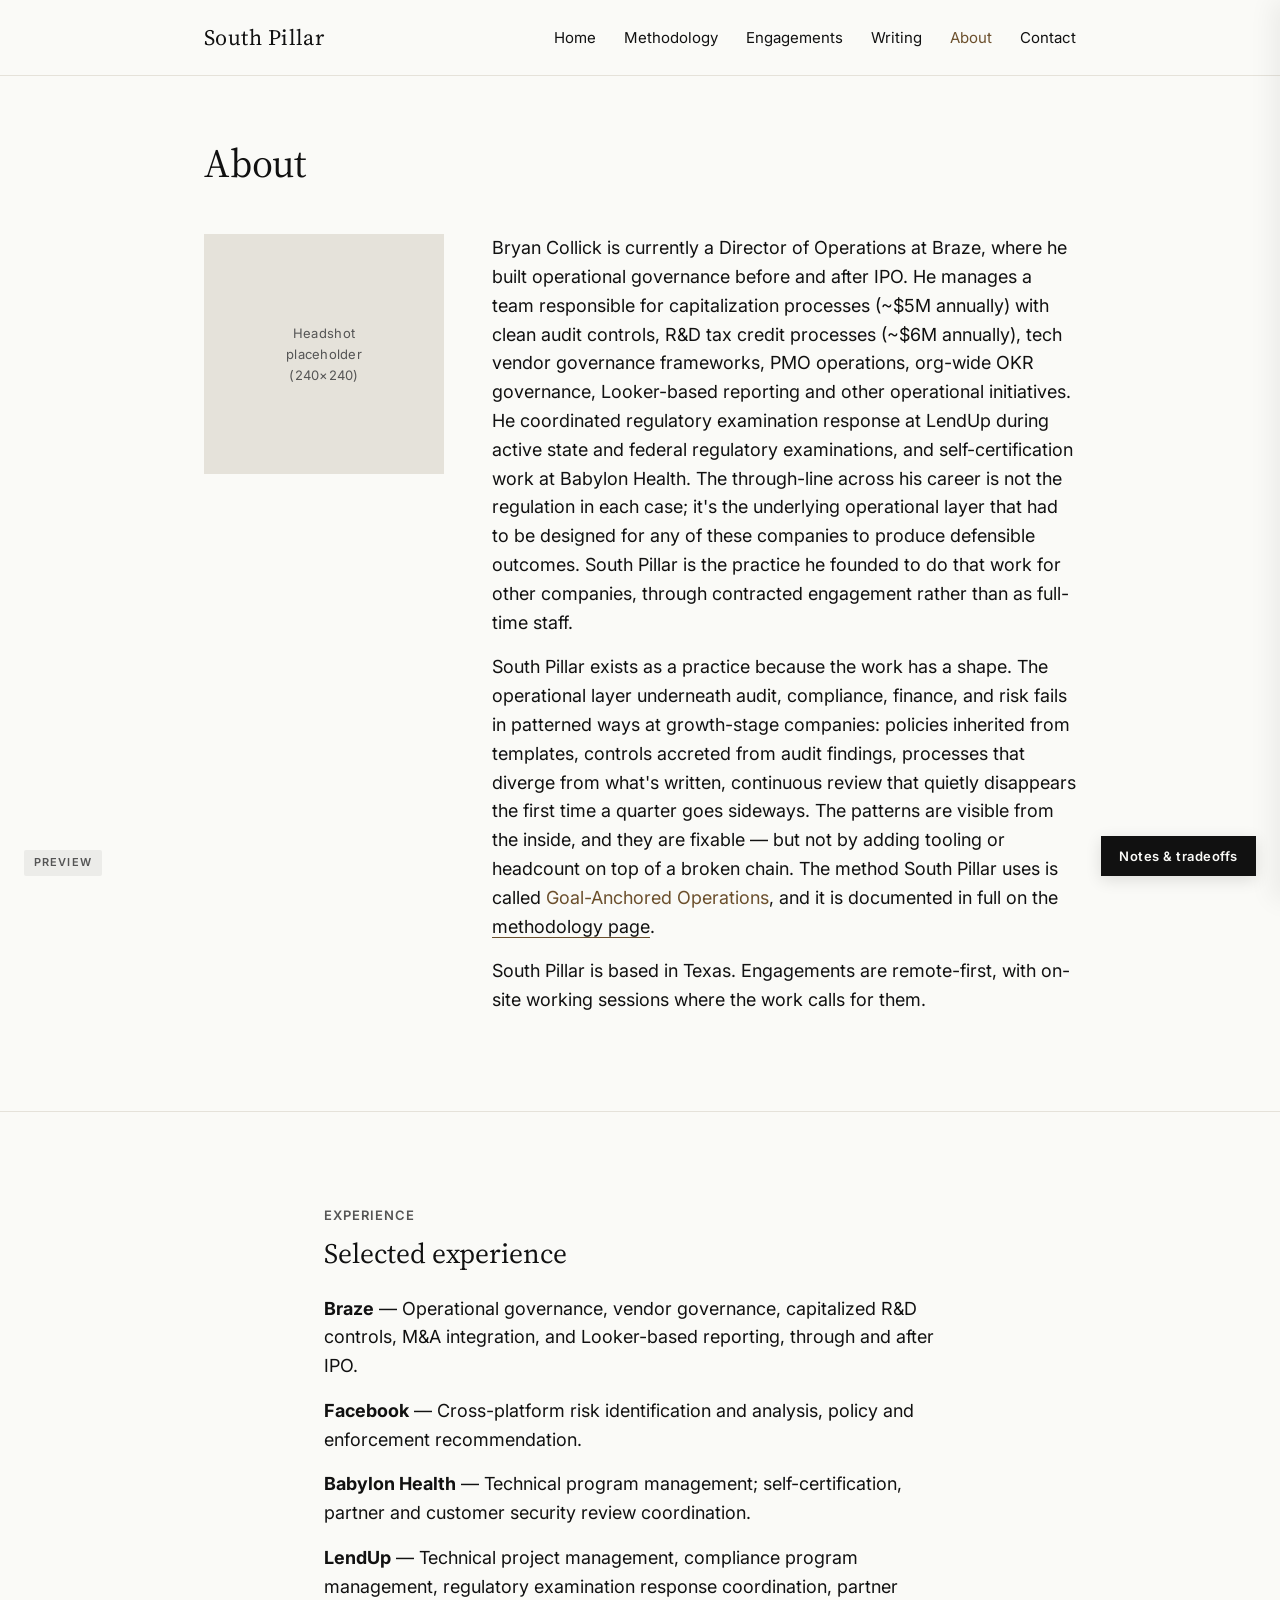
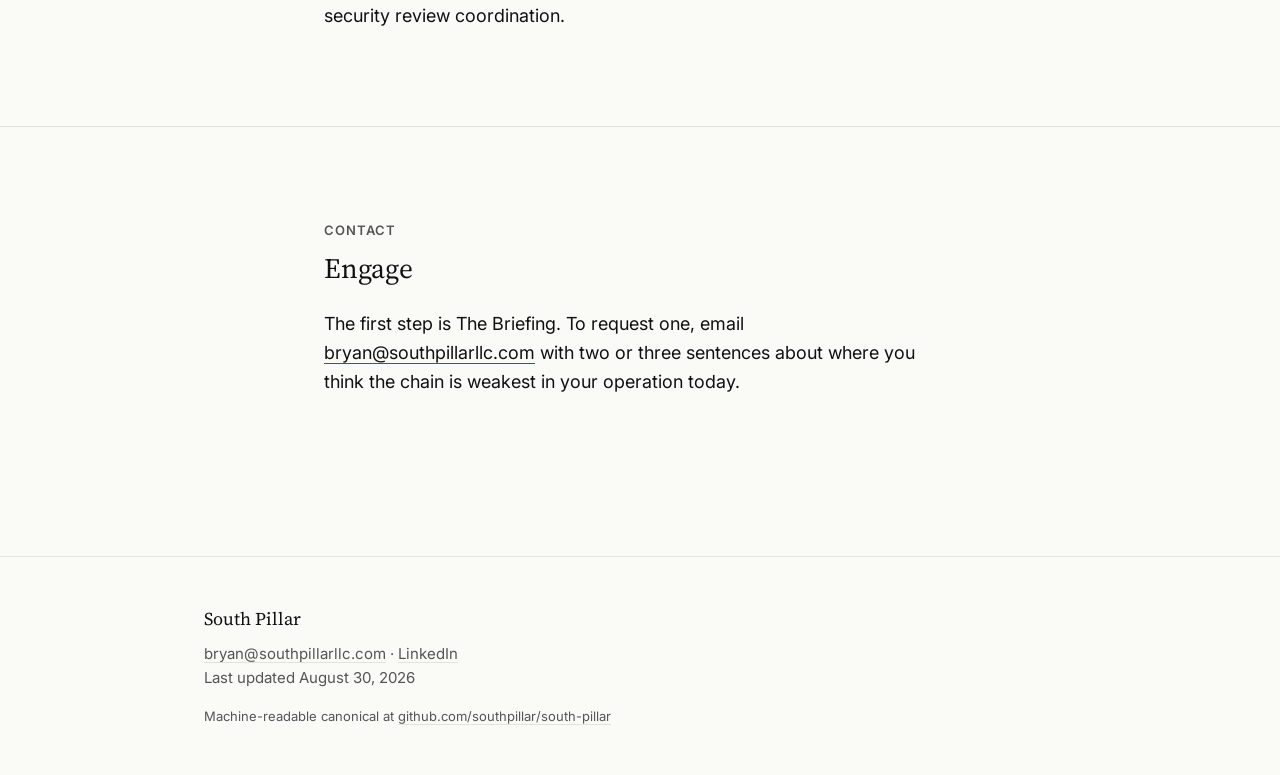
==== commit 9f48a2a5: "About, contact, writing: bio rewrite (present-tense Braze), expanded Selected experience, minor reph" ====
--- a/about.html
+++ b/about.html
@@ -35,8 +35,8 @@
       <div class="about-grid" style="margin-top: 48px;">
         <div class="about-photo">Headshot<br>placeholder<br>(240&times;240)</div>
         <div>
-          <p class="body">Bryan Collick built operational governance at Braze through and after IPO: a tech vendor governance framework from scratch, governance over both capitalized R&amp;D (~$5M annually) and the federal R&amp;D tax credit (~$6M annually) under clean-audit controls, M&amp;A integration of operational functions, and Looker-based reporting that the board, finance, and operating teams use. Earlier, he coordinated regulatory examination response at LendUp during active state and federal regulatory examinations, and self-certification work at Babylon Health. The through-line across these is not the regulation in each case; it's the underlying operational layer that had to be designed for any of them to produce defensible outcomes. South Pillar is the practice he founded to do that work for other companies, through contracted engagement rather than as full-time staff.</p>
-          <p class="body">The practice exists because the work has a shape. The operational layer underneath audit, compliance, finance, and risk fails in patterned ways at growth-stage companies: policies inherited from templates, controls accreted from audit findings, processes that diverge from what's written, continuous review that quietly disappears the first time a quarter goes sideways. The patterns are visible from the inside, and they are fixable &mdash; but not by adding tooling or headcount on top of a broken chain. The method South Pillar uses is called <span class="bronze">Goal-Anchored Operations</span>, and it is documented in full on the <a href="methodology.html">methodology page</a>.</p>
+          <p class="body">Bryan Collick is currently a Director of Operations at Braze, where he built operational governance before and after IPO. He manages a team responsible for capitalization processes (~$5M annually) with clean audit controls, R&amp;D tax credit processes (~$6M annually), tech vendor governance frameworks, PMO operations, org-wide OKR governance, Looker-based reporting and other operational initiatives. He coordinated regulatory examination response at LendUp during active state and federal regulatory examinations, and self-certification work at Babylon Health. The through-line across his career is not the regulation in each case; it's the underlying operational layer that had to be designed for any of these companies to produce defensible outcomes. South Pillar is the practice he founded to do that work for other companies, through contracted engagement rather than as full-time staff.</p>
+          <p class="body">South Pillar exists as a practice because the work has a shape. The operational layer underneath audit, compliance, finance, and risk fails in patterned ways at growth-stage companies: policies inherited from templates, controls accreted from audit findings, processes that diverge from what's written, continuous review that quietly disappears the first time a quarter goes sideways. The patterns are visible from the inside, and they are fixable &mdash; but not by adding tooling or headcount on top of a broken chain. The method South Pillar uses is called <span class="bronze">Goal-Anchored Operations</span>, and it is documented in full on the <a href="methodology.html">methodology page</a>.</p>
           <p class="body">South Pillar is based in Texas. Engagements are remote-first, with on-site working sessions where the work calls for them.</p>
         </div>
       </div>
@@ -50,9 +50,9 @@
       <div class="eyebrow">Experience</div>
       <h2 class="h2">Selected experience</h2>
       <p class="body"><strong>Braze</strong> &mdash; Operational governance, vendor governance, capitalized R&amp;D controls, M&amp;A integration, and Looker-based reporting, through and after IPO.</p>
-      <p class="body"><strong>Facebook</strong> &mdash; Risk identification and analysis, policy and enforcement recommendation.</p>
-      <p class="body"><strong>Babylon Health</strong> &mdash; Self-certification work, partner and customer security review coordination.</p>
-      <p class="body"><strong>LendUp</strong> &mdash; Regulatory examination response coordination, partner security review coordination.</p>
+      <p class="body"><strong>Facebook</strong> &mdash; Cross-platform risk identification and analysis, policy and enforcement recommendation.</p>
+      <p class="body"><strong>Babylon Health</strong> &mdash; Technical program management; self-certification, partner and customer security review coordination.</p>
+      <p class="body"><strong>LendUp</strong> &mdash; Technical project management, compliance program management, regulatory examination response coordination, partner security review coordination.</p>
     </div>
   </section>
 
@@ -72,7 +72,7 @@
   <div class="container">
     <div class="site-footer__brand">South Pillar</div>
     <span class="site-footer__line"><a href="mailto:bryan@southpillarllc.com">bryan@southpillarllc.com</a> &middot; <a href="#" rel="noopener">LinkedIn</a></span>
-    <span class="site-footer__line">Last updated August 14, 2026</span>
+    <span class="site-footer__line">Last updated August 30, 2026</span>
     <div class="site-footer__small">Machine-readable canonical at <a href="#">github.com/southpillar/south-pillar</a></div>
   </div>
 </footer>
@@ -83,7 +83,7 @@
   <h3>Design notes &amp; Google Sites tradeoffs</h3>
 
   <h4>What you're looking at</h4>
-  <p><strong>This is the v3 copy revision.</strong> The bio and Selected Experience on this page are unchanged from v2 &mdash; they are the authoritative version. Surrounding site copy is being revised in v3 for a plainer, pain-first voice, but the About page facts are treated as source of truth here.</p>
+  <p><strong>This is the v3.1 tone pass on top of the merged v3 revision.</strong> Bio rewritten: Bryan is currently a Director of Operations at Braze (present tense), with expanded scope (PMO operations, org-wide OKR governance) and past employers moved into past tense. Selected experience entries for Facebook, Babylon Health, and LendUp expanded with role/scope detail. Second paragraph reworded from "The practice exists because&hellip;" to "South Pillar exists as a practice because&hellip;" to lead with the name.</p>
   <p>This is a faithful static mockup of the approved design system. Type sizes, spacing, colors, and the five-link chain are exact. Use it to judge the aesthetic; the live build will happen in Google Sites and may diverge in the ways noted below.</p>
   <p><strong>Placeholders:</strong> <code>bryan@southpillarllc.com</code> and the <code>github.com/southpillar/south-pillar</code> canonical link in the footer are both placeholders pending final domain and email decisions.</p>
 
